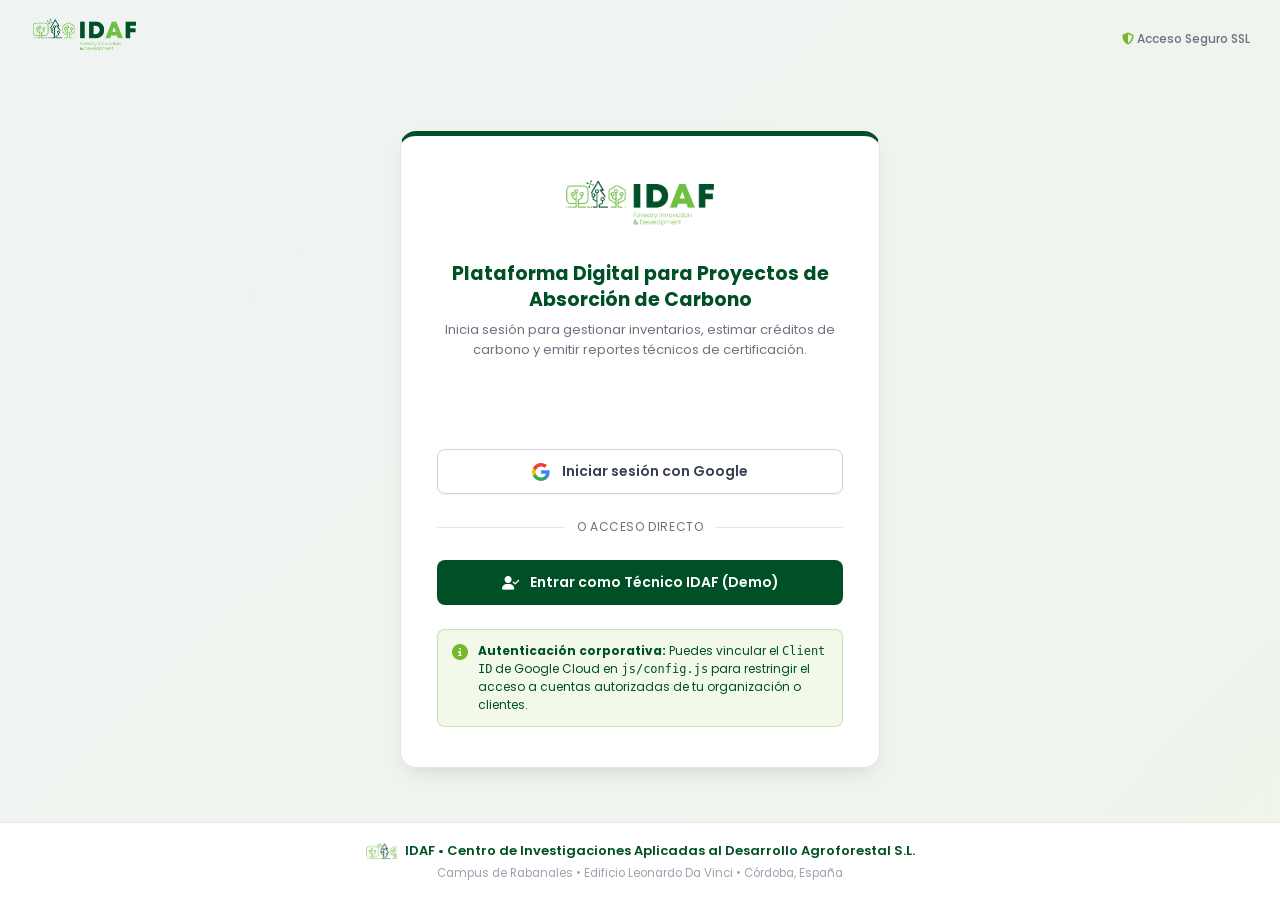
==== Codigo_app/login.html @ 3af9213b "feat: Plataforma Digital de Absorcion de Carbono (IDAF) con auditoria integral y correcciones aplica" ====
<!DOCTYPE html>
<html lang="es">
<head>
  <meta charset="UTF-8">
  <meta name="viewport" content="width=device-width, initial-scale=1.0">
  <title>Iniciar Sesión | Plataforma Digital para Proyectos de Absorción de Carbono - IDAF</title>

  <!-- Favicon corporativo IDAF -->
  <link rel="icon" type="image/png" href="assets/logo_idaf_isotipo.png">

  <!-- Tipografía Corporativa Oficial: Poppins -->
  <link rel="preconnect" href="https://fonts.googleapis.com">
  <link rel="preconnect" href="https://fonts.gstatic.com" crossorigin>
  <link href="https://fonts.googleapis.com/css2?family=Poppins:ital,wght@0,300;0,400;0,500;0,600;0,700;0,800;1,400&display=swap" rel="stylesheet">

  <!-- Font Awesome 6 Icons -->
  <link rel="stylesheet" href="https://cdnjs.cloudflare.com/ajax/libs/font-awesome/6.4.0/css/all.min.css"/>

  <!-- Google Identity Services (GIS) SDK Oficial -->
  <script src="https://accounts.google.com/gsi/client" async defer></script>

  <!-- Hoja de estilos -->
  <link rel="stylesheet" href="css/styles.css">

  <style>
    .login-wrapper {
      min-height: 100vh;
      display: flex;
      flex-direction: column;
      justify-content: space-between;
      background: linear-gradient(135deg, rgba(0, 80, 39, 0.04) 0%, rgba(118, 183, 43, 0.08) 100%), #f9fafb;
    }

    .login-container {
      flex: 1;
      display: flex;
      align-items: center;
      justify-content: center;
      padding: 30px 20px;
    }

    .login-card {
      background-color: #ffffff;
      border: 1px solid var(--slate-200);
      border-top: 5px solid var(--idaf-dark-green);
      border-radius: 16px;
      max-width: 480px;
      width: 100%;
      padding: 40px 36px;
      box-shadow: 0 10px 25px -5px rgba(0, 0, 0, 0.08), 0 8px 10px -6px rgba(0, 0, 0, 0.04);
      text-align: center;
      position: relative;
    }

    .login-logo {
      height: 54px;
      width: auto;
      margin-bottom: 24px;
      object-fit: contain;
    }

    .login-title {
      font-size: 19px;
      font-weight: 700;
      color: var(--idaf-dark-green);
      line-height: 1.35;
      margin-bottom: 8px;
    }

    .login-subtitle {
      font-size: 13px;
      color: var(--slate-500);
      margin-bottom: 30px;
    }

    .login-divider {
      display: flex;
      align-items: center;
      margin: 24px 0;
      color: var(--slate-500);
      font-size: 12px;
      text-transform: uppercase;
      letter-spacing: 0.05em;
    }

    .login-divider::before, .login-divider::after {
      content: '';
      flex: 1;
      border-bottom: 1px solid var(--slate-200);
    }

    .login-divider span {
      padding: 0 12px;
    }

    .google-btn-wrapper {
      display: flex;
      justify-content: center;
      min-height: 44px;
      margin-bottom: 16px;
    }

    .btn-google-custom {
      display: inline-flex;
      align-items: center;
      justify-content: center;
      gap: 12px;
      width: 100%;
      padding: 11px 18px;
      background-color: #ffffff;
      color: #374151;
      border: 1px solid #d1d5db;
      border-radius: 8px;
      font-size: 14px;
      font-weight: 600;
      font-family: 'Poppins', sans-serif;
      cursor: pointer;
      transition: all 0.2s ease;
      box-shadow: 0 1px 2px rgba(0, 0, 0, 0.05);
    }

    .btn-google-custom:hover {
      background-color: #f9fafb;
      border-color: #9ca3af;
      box-shadow: 0 2px 4px rgba(0, 0, 0, 0.08);
    }

    .btn-demo {
      display: inline-flex;
      align-items: center;
      justify-content: center;
      gap: 10px;
      width: 100%;
      padding: 12px 18px;
      background-color: var(--idaf-dark-green);
      color: white;
      border: none;
      border-radius: 8px;
      font-size: 14px;
      font-weight: 600;
      font-family: 'Poppins', sans-serif;
      cursor: pointer;
      transition: all 0.2s ease;
    }

    .btn-demo:hover {
      background-color: var(--idaf-dark-hover);
      box-shadow: 0 4px 10px rgba(0, 80, 39, 0.25);
    }

    .login-info-box {
      background-color: var(--idaf-light-light);
      border: 1px solid rgba(118, 183, 43, 0.35);
      border-radius: 8px;
      padding: 12px 14px;
      margin-top: 24px;
      font-size: 12px;
      color: var(--idaf-dark-green);
      text-align: left;
      display: flex;
      gap: 10px;
      align-items: flex-start;
    }

    .login-info-box i {
      font-size: 16px;
      margin-top: 2px;
      color: var(--idaf-light-green);
    }
  </style>
</head>
<body>

  <div class="login-wrapper">

    <!-- BARRA SUPERIOR MÍNIMA -->
    <header style="padding: 16px 30px; display: flex; justify-content: space-between; align-items: center;">
      <a href="https://www.idaf.es" target="_blank" title="IDAF">
        <img src="assets/logo_idaf_horizontal.png" alt="IDAF" style="height: 38px; width: auto;">
      </a>
      <span style="font-size: 12px; color: var(--slate-500); font-weight: 500;">
        <i class="fa-solid fa-shield-halved" style="color: var(--idaf-light-green);"></i> Acceso Seguro SSL
      </span>
    </header>

    <!-- TARJETA DE LOGIN -->
    <main class="login-container">
      <div class="login-card">
        
        <!-- LOGOTIPO IDAF -->
        <img src="assets/logo_idaf_horizontal.png" alt="IDAF Agroforestal" class="login-logo">

        <h1 class="login-title">Plataforma Digital para Proyectos de Absorción de Carbono</h1>
        <p class="login-subtitle">Inicia sesión para gestionar inventarios, estimar créditos de carbono y emitir reportes técnicos de certificación.</p>

        <!-- BOTÓN OFICIAL DE GOOGLE IDENTITY SERVICES -->
        <div id="google-signin-container" class="google-btn-wrapper"></div>

        <!-- BOTÓN GOOGLE INTERACTIVO CON DETECCIÓN DE CLIENT ID -->
        <button id="btn-google-login" class="btn-google-custom" type="button">
          <svg width="18" height="18" viewBox="0 0 18 18">
            <path fill="#4285F4" d="M17.64 9.2c0-.637-.057-1.251-.164-1.84H9v3.481h4.844c-.209 1.125-.843 2.078-1.796 2.717v2.258h2.908c1.702-1.567 2.684-3.874 2.684-6.616z"/>
            <path fill="#34A853" d="M9 18c2.43 0 4.467-.806 5.956-2.184l-2.908-2.258c-.806.54-1.837.86-3.048.86-2.344 0-4.328-1.584-5.036-3.711H.957v2.332C2.438 15.983 5.482 18 9 18z"/>
            <path fill="#FBBC05" d="M3.964 10.707c-.18-.54-.282-1.117-.282-1.707s.102-1.167.282-1.707V4.961H.957C.347 6.175 0 7.55 0 9s.347 2.825.957 4.039l3.007-2.332z"/>
            <path fill="#EA4335" d="M9 3.58c1.321 0 2.508.454 3.44 1.345l2.582-2.58C13.463.891 11.426 0 9 0 5.482 0 2.438 2.017.957 4.961L3.964 7.293C4.672 5.166 6.656 3.58 9 3.58z"/>
          </svg>
          <span>Iniciar sesión con Google</span>
        </button>

        <div class="login-divider">
          <span>O acceso directo</span>
        </div>

        <!-- ACCESO RÁPIDO / DEMO TÉCNICO -->
        <button id="btn-demo-login" class="btn-demo" type="button">
          <i class="fa-solid fa-user-check"></i>
          <span>Entrar como Técnico IDAF (Demo)</span>
        </button>

        <!-- AVISO TÉCNICO -->
        <div class="login-info-box">
          <i class="fa-solid fa-circle-info"></i>
          <div>
            <strong>Autenticación corporativa:</strong> Puedes vincular el <code>Client ID</code> de Google Cloud en <code>js/config.js</code> para restringir el acceso a cuentas autorizadas de tu organización o clientes.
          </div>
        </div>

      </div>
    </main>

    <!-- PIE DE PÁGINA CORPORATIVO -->
    <footer class="app-footer">
      <div style="display: flex; justify-content: center; align-items: center; gap: 8px; margin-bottom: 4px;">
        <img src="assets/logo_idaf_isotipo.png" alt="IDAF" style="height: 18px; width: auto;">
        <strong><a href="https://www.idaf.es" target="_blank">IDAF • Centro de Investigaciones Aplicadas al Desarrollo Agroforestal S.L.</a></strong>
      </div>
      <p style="font-size: 11.5px; color: #9ca3af;">Campus de Rabanales • Edificio Leonardo Da Vinci • Córdoba, España</p>
    </footer>

  </div>

  <!-- Script de Autenticación -->
  <script type="module">
    import { AuthManager } from './js/core/auth.js';
    import { CONFIG } from './js/config.js';

    // Si ya está autenticado, redirigir directamente al panel
    if (AuthManager.isAuthenticated()) {
      window.location.href = 'index.html';
    }

    // Inicializar Google Sign-In SDK
    AuthManager.initGoogleSignIn('google-signin-container');

    // Botón de login con Google manual
    const btnGoogle = document.getElementById('btn-google-login');
    if (btnGoogle) {
      btnGoogle.addEventListener('click', () => {
        const isPlaceholder = CONFIG.AUTH.GOOGLE_CLIENT_ID.includes("YOUR_GOOGLE_CLIENT_ID");
        if (isPlaceholder) {
          // Si aún no ha configurado el Client ID real de Google Cloud, ofrecer iniciar con demo
          const proceder = confirm(
            "El ID de cliente de Google aún está en modo plantilla (YOUR_GOOGLE_CLIENT_ID).\n\n" +
            "¿Deseas ingresar en modo técnico/demostración para probar la plataforma de inmediato?"
          );
          if (proceder) {
            AuthManager.loginDemo();
          }
        } else {
          /* global google */
          if (typeof google !== 'undefined' && google.accounts && google.accounts.id) {
            google.accounts.id.prompt();
          } else {
            alert("El servicio de Google no se encuentra disponible temporalmente.");
          }
        }
      });
    }

    // Botón de acceso demo técnico
    const btnDemo = document.getElementById('btn-demo-login');
    if (btnDemo) {
      btnDemo.addEventListener('click', () => {
        AuthManager.loginDemo();
      });
    }
  </script>

</body>
</html>
---- Codigo_app/css/styles.css ----
/* ==========================================================================
   IDAF - CENTRO DE INVESTIGACIONES APLICADAS AL DESARROLLO AGROFORESTAL
   Calculadora CO2RK - Estilos con Identidad Corporativa Oficial IDAF
   ========================================================================== */

/* Tipografía Corporativa Oficial: Poppins */
@import url('https://fonts.googleapis.com/css2?family=Poppins:ital,wght@0,300;0,400;0,500;0,600;0,700;0,800;1,400&display=swap');

:root {
  /* Colores Corporativos IDAF (Manual de Identidad Oficial) */
  --idaf-dark-green: #005027;       /* Pantone 357 C - RGB: 0, 80, 39 */
  --idaf-light-green: #76B72B;      /* Pantone 368 C - RGB: 118, 183, 43 */
  --idaf-dark-hover: #003b1d;
  --idaf-light-hover: #629c22;
  --idaf-dark-light: #e6f0ea;       /* Tinte suave de verde oscuro */
  --idaf-light-light: #f2f9eb;      /* Tinte suave de verde claro */

  /* Aliases de diseño */
  --primary: var(--idaf-dark-green);
  --primary-hover: var(--idaf-dark-hover);
  --primary-light: var(--idaf-dark-light);
  --accent: var(--idaf-light-green);
  --accent-hover: var(--idaf-light-hover);
  --accent-light: var(--idaf-light-light);

  --secondary: #1e3a5f;            /* Azul técnico complementario */
  --secondary-hover: #152943;
  --secondary-light: #e9f0f8;

  --dark: #111827;
  --slate-700: #374151;
  --slate-500: #6b7280;
  --slate-300: #d1d5db;
  --slate-200: #e5e7eb;
  --slate-100: #f3f4f6;
  --bg-page: #f9fafb;
  --card-bg: #ffffff;
  
  --danger: #dc2626;
  --danger-light: #fee2e2;
  --warning: #d97706;
  --warning-light: #fef3c7;

  --radius-lg: 12px;
  --radius-md: 8px;
  --shadow-sm: 0 1px 3px 0 rgb(0 0 0 / 0.07);
  --shadow: 0 4px 6px -1px rgb(0 0 0 / 0.08), 0 2px 4px -2px rgb(0 0 0 / 0.06);
  --shadow-md: 0 10px 15px -3px rgb(0 0 0 / 0.08), 0 4px 6px -4px rgb(0 0 0 / 0.05);
}

* {
  box-sizing: border-box;
  margin: 0;
  padding: 0;
}

body {
  font-family: 'Poppins', -apple-system, BlinkMacSystemFont, "Segoe UI", Roboto, Helvetica, Arial, sans-serif;
  background-color: var(--bg-page);
  color: var(--dark);
  line-height: 1.5;
  -webkit-font-smoothing: antialiased;
}

/* --- HEADER SUPERIOR --- */
.app-header {
  background-color: var(--card-bg);
  border-bottom: 2px solid var(--idaf-light-green);
  padding: 12px 28px;
  display: flex;
  justify-content: space-between;
  align-items: center;
  position: sticky;
  top: 0;
  z-index: 100;
  box-shadow: var(--shadow-sm);
}

.brand-section {
  display: flex;
  align-items: center;
  gap: 16px;
}

.brand-logo-img {
  height: 48px;
  width: auto;
  object-fit: contain;
  transition: transform 0.2s ease;
}

.brand-logo-img:hover {
  transform: scale(1.02);
}

.brand-divider {
  width: 1.5px;
  height: 38px;
  background-color: var(--slate-200);
}

.brand-info h1 {
  font-size: 16px;
  font-weight: 700;
  color: var(--idaf-dark-green);
  display: flex;
  flex-wrap: wrap;
  align-items: center;
  gap: 8px;
  letter-spacing: -0.01em;
  line-height: 1.3;
}

.brand-info h1 span.badge {
  font-size: 10.5px;
  font-weight: 600;
  background-color: var(--idaf-light-light);
  color: var(--idaf-dark-green);
  border: 1px solid var(--idaf-light-green);
  padding: 2px 9px;
  border-radius: 9999px;
  text-transform: uppercase;
}

.brand-info p {
  font-size: 12.5px;
  color: var(--slate-500);
  font-weight: 400;
}

.header-actions {
  display: flex;
  align-items: center;
  gap: 10px;
}

/* --- WIDGET DE USUARIO EN CABECERA --- */
.user-profile-pill {
  display: flex;
  align-items: center;
  gap: 10px;
  background-color: var(--slate-100);
  border: 1px solid var(--slate-200);
  padding: 5px 12px;
  border-radius: 9999px;
  margin-left: 6px;
}

.user-avatar-img {
  width: 30px;
  height: 30px;
  border-radius: 50%;
  object-fit: cover;
  border: 1.5px solid var(--idaf-light-green);
  background-color: white;
}

.user-info-text {
  display: flex;
  flex-direction: column;
  text-align: left;
  line-height: 1.2;
}

.user-display-name {
  font-size: 12.5px;
  font-weight: 600;
  color: var(--idaf-dark-green);
  max-width: 140px;
  white-space: nowrap;
  overflow: hidden;
  text-overflow: ellipsis;
}

.user-display-email {
  font-size: 10.5px;
  color: var(--slate-500);
  max-width: 140px;
  white-space: nowrap;
  overflow: hidden;
  text-overflow: ellipsis;
}

.btn-logout {
  background: transparent;
  border: none;
  color: var(--slate-500);
  cursor: pointer;
  padding: 5px;
  font-size: 14px;
  border-radius: 50%;
  display: flex;
  align-items: center;
  justify-content: center;
  transition: all 0.15s ease;
}

.btn-logout:hover {
  color: var(--danger);
  background-color: var(--danger-light);
}

/* --- BOTONES --- */
.btn {
  display: inline-flex;
  align-items: center;
  gap: 8px;
  padding: 9px 18px;
  font-size: 13.5px;
  font-family: 'Poppins', sans-serif;
  font-weight: 600;
  border-radius: var(--radius-md);
  cursor: pointer;
  border: 1px solid transparent;
  transition: all 0.18s ease-in-out;
  text-decoration: none;
}

.btn-primary {
  background-color: var(--idaf-dark-green);
  color: white;
}
.btn-primary:hover {
  background-color: var(--idaf-dark-hover);
  box-shadow: 0 2px 6px rgba(0, 80, 39, 0.25);
}

.btn-accent {
  background-color: var(--idaf-light-green);
  color: white;
}
.btn-accent:hover {
  background-color: var(--idaf-light-hover);
  box-shadow: 0 2px 6px rgba(118, 183, 43, 0.3);
}

.btn-secondary {
  background-color: white;
  border-color: var(--slate-300);
  color: var(--slate-700);
}
.btn-secondary:hover {
  background-color: var(--slate-100);
  border-color: var(--slate-500);
}

.btn-outline-idaf {
  background-color: transparent;
  border-color: var(--idaf-dark-green);
  color: var(--idaf-dark-green);
}
.btn-outline-idaf:hover {
  background-color: var(--idaf-dark-light);
}

/* --- STEPPER BAR (FLUJO DE 3 PASOS) --- */
.stepper-nav {
  display: flex;
  background-color: white;
  border-bottom: 1px solid var(--slate-200);
  padding: 14px 28px;
  justify-content: center;
  align-items: center;
  gap: 20px;
}

.step-item {
  display: flex;
  align-items: center;
  gap: 10px;
  cursor: pointer;
  opacity: 0.55;
  transition: all 0.2s ease;
  user-select: none;
}

.step-item.active {
  opacity: 1;
}

.step-item.completed {
  opacity: 0.9;
}

.step-number {
  width: 32px;
  height: 32px;
  border-radius: 50%;
  background-color: var(--slate-200);
  color: var(--slate-700);
  display: flex;
  align-items: center;
  justify-content: center;
  font-weight: 700;
  font-size: 13.5px;
  transition: all 0.2s ease;
}

.step-item.active .step-number {
  background-color: var(--idaf-dark-green);
  color: white;
  box-shadow: 0 0 0 4px rgba(0, 80, 39, 0.15);
}

.step-item.completed .step-number {
  background-color: var(--idaf-light-green);
  color: white;
}

.step-label {
  display: flex;
  flex-direction: column;
}

.step-title {
  font-size: 13.5px;
  font-weight: 600;
  color: var(--dark);
}

.step-desc {
  font-size: 11px;
  color: var(--slate-500);
}

.step-divider {
  width: 40px;
  height: 2px;
  background-color: var(--slate-200);
}

.step-divider.active {
  background-color: var(--idaf-light-green);
}

/* --- SECCIONES DEL ASISTENTE (WIZARD) --- */
.wizard-step {
  display: none;
}

.wizard-step.active {
  display: block;
}

.step-content-card {
  background-color: white;
  border: 1px solid var(--slate-200);
  border-radius: var(--radius-lg);
  padding: 28px;
  box-shadow: var(--shadow-sm);
  margin-bottom: 24px;
}

.step-header {
  margin-bottom: 24px;
  border-bottom: 1px solid var(--slate-200);
  padding-bottom: 16px;
}

.step-header h2 {
  font-size: 18px;
  font-weight: 700;
  color: var(--idaf-dark-green);
  display: flex;
  align-items: center;
  gap: 10px;
}

.step-header p {
  font-size: 13px;
  color: var(--slate-500);
  margin-top: 4px;
}

.form-grid-3 {
  display: grid;
  grid-template-columns: repeat(auto-fit, minmax(240px, 1fr));
  gap: 18px;
}

.form-grid-2 {
  display: grid;
  grid-template-columns: repeat(auto-fit, minmax(320px, 1fr));
  gap: 18px;
}

/* --- VISOR DE MAPA KML --- */
.map-container {
  height: 360px;
  width: 100%;
  border-radius: var(--radius-md);
  border: 2px solid var(--idaf-light-green);
  overflow: hidden;
  box-shadow: var(--shadow-sm);
  margin-top: 14px;
}

.wizard-actions {
  display: flex;
  justify-content: space-between;
  align-items: center;
  margin-top: 24px;
  padding-top: 18px;
  border-top: 1px solid var(--slate-200);
}

/* Ficha de resumen de proyecto en pasos 2 y 3 */
.project-summary-badge {
  background-color: var(--idaf-light-light);
  border: 1px solid rgba(118, 183, 43, 0.4);
  border-radius: var(--radius-md);
  padding: 14px 18px;
  margin-bottom: 20px;
  display: flex;
  flex-wrap: wrap;
  gap: 18px;
  align-items: center;
}

.project-summary-item {
  display: flex;
  flex-direction: column;
}

.project-summary-item span.label {
  font-size: 11px;
  text-transform: uppercase;
  color: var(--slate-500);
  font-weight: 600;
}

.project-summary-item span.val {
  font-size: 13.5px;
  font-weight: 700;
  color: var(--idaf-dark-green);
}

/* --- CONTENEDOR PRINCIPAL --- */
.app-layout {
  display: flex;
  min-height: calc(100vh - 135px);
}

/* --- SIDEBAR LATERAL DE CONTROLES --- */
.sidebar {
  width: 390px;
  min-width: 390px;
  background-color: var(--card-bg);
  border-right: 1px solid var(--slate-200);
  padding: 22px;
  overflow-y: auto;
  max-height: calc(100vh - 75px);
  position: sticky;
  top: 75px;
}

.sidebar-title {
  font-size: 13px;
  font-weight: 700;
  text-transform: uppercase;
  letter-spacing: 0.06em;
  color: var(--idaf-dark-green);
  margin-bottom: 14px;
  display: flex;
  align-items: center;
  justify-content: space-between;
  border-left: 3px solid var(--idaf-light-green);
  padding-left: 8px;
}

.mode-toggle-container {
  display: flex;
  background-color: var(--slate-100);
  border-radius: var(--radius-md);
  padding: 4px;
  margin-bottom: 22px;
  border: 1px solid var(--slate-200);
}

.mode-toggle-btn {
  flex: 1;
  text-align: center;
  padding: 9px 12px;
  font-size: 13px;
  font-family: 'Poppins', sans-serif;
  font-weight: 600;
  border-radius: 6px;
  cursor: pointer;
  border: none;
  background: transparent;
  color: var(--slate-500);
  transition: all 0.2s ease;
}

.mode-toggle-btn.active {
  background-color: white;
  color: var(--idaf-dark-green);
  box-shadow: var(--shadow-sm);
  font-weight: 700;
}

.form-group {
  margin-bottom: 16px;
}

.form-group label {
  display: flex;
  align-items: center;
  justify-content: space-between;
  font-size: 13px;
  font-weight: 600;
  color: var(--slate-700);
  margin-bottom: 6px;
}

.form-group label .help-icon {
  color: var(--slate-500);
  cursor: pointer;
  font-size: 13px;
}
.form-group label .help-icon:hover {
  color: var(--idaf-light-green);
}

.form-control {
  width: 100%;
  padding: 9px 12px;
  font-size: 13.5px;
  font-family: 'Poppins', sans-serif;
  border: 1px solid var(--slate-300);
  border-radius: var(--radius-md);
  background-color: white;
  color: var(--dark);
  transition: border-color 0.15s ease, box-shadow 0.15s ease;
}

.form-control:focus {
  outline: none;
  border-color: var(--idaf-light-green);
  box-shadow: 0 0 0 3px rgba(118, 183, 43, 0.2);
}

.input-row {
  display: flex;
  gap: 12px;
}

.input-row .form-group {
  flex: 1;
}

.card-divider {
  height: 1px;
  background-color: var(--slate-200);
  margin: 22px 0;
}

/* --- CONTENIDO PRINCIPAL --- */
.main-content {
  flex: 1;
  padding: 26px 30px;
  overflow-x: hidden;
}

/* --- BANNER DE CARGA DE ARCHIVOS / DROPZONE --- */
.dropzone {
  border: 2px dashed #9ca3af;
  background-color: white;
  border-radius: var(--radius-lg);
  padding: 30px 22px;
  text-align: center;
  cursor: pointer;
  transition: all 0.2s ease;
  margin-bottom: 24px;
}

.dropzone:hover, .dropzone.dragover {
  border-color: var(--idaf-light-green);
  background-color: var(--idaf-light-light);
}

.dropzone-icon {
  font-size: 38px;
  color: var(--idaf-dark-green);
  margin-bottom: 10px;
}

.dropzone h3 {
  font-size: 16px;
  font-weight: 600;
  color: var(--dark);
  margin-bottom: 4px;
}

.dropzone p {
  font-size: 13px;
  color: var(--slate-500);
}

.dropzone-badge {
  display: inline-block;
  margin-top: 10px;
  padding: 4px 12px;
  background-color: var(--idaf-dark-light);
  border-radius: 9999px;
  font-size: 12px;
  font-weight: 500;
  color: var(--idaf-dark-green);
}

/* --- TARJETAS KPI --- */
.kpi-grid {
  display: grid;
  grid-template-columns: repeat(auto-fit, minmax(215px, 1fr));
  gap: 16px;
  margin-bottom: 24px;
}

.kpi-card {
  background-color: var(--card-bg);
  border: 1px solid var(--slate-200);
  border-radius: var(--radius-lg);
  padding: 18px;
  box-shadow: var(--shadow-sm);
  display: flex;
  flex-direction: column;
  justify-content: space-between;
  border-top: 4px solid var(--slate-200);
  transition: transform 0.15s ease;
}

.kpi-card:hover {
  transform: translateY(-2px);
  box-shadow: var(--shadow);
}

.kpi-card.highlight-green {
  border-top-color: var(--idaf-dark-green);
}

.kpi-card.highlight-accent {
  border-top-color: var(--idaf-light-green);
}

.kpi-card.highlight-secondary {
  border-top-color: var(--secondary);
}

.kpi-card.highlight-amber {
  border-top-color: var(--warning);
}

.kpi-header {
  font-size: 12px;
  font-weight: 700;
  color: var(--slate-500);
  text-transform: uppercase;
  letter-spacing: 0.04em;
  margin-bottom: 8px;
}

.kpi-value {
  font-size: 25px;
  font-weight: 800;
  color: var(--dark);
  line-height: 1.1;
  margin-bottom: 6px;
}

.kpi-footer {
  font-size: 12px;
  color: var(--slate-500);
}

/* --- CONTENEDORES DE GRÁFICOS --- */
.charts-grid {
  display: grid;
  grid-template-columns: repeat(auto-fit, minmax(460px, 1fr));
  gap: 20px;
  margin-bottom: 24px;
}

.chart-card {
  background-color: var(--card-bg);
  border: 1px solid var(--slate-200);
  border-radius: var(--radius-lg);
  padding: 22px;
  box-shadow: var(--shadow-sm);
}

.chart-card h3 {
  font-size: 15px;
  font-weight: 700;
  color: var(--idaf-dark-green);
  margin-bottom: 4px;
}

.chart-card p.subtitle {
  font-size: 12.5px;
  color: var(--slate-500);
  margin-bottom: 16px;
}

.chart-canvas-wrapper {
  position: relative;
  height: 290px;
  width: 100%;
}

/* --- TABLA DE DATOS DETALLADOS --- */
.data-card {
  background-color: var(--card-bg);
  border: 1px solid var(--slate-200);
  border-radius: var(--radius-lg);
  padding: 22px;
  box-shadow: var(--shadow-sm);
  margin-bottom: 24px;
}

.data-card-header {
  display: flex;
  justify-content: space-between;
  align-items: center;
  margin-bottom: 16px;
}

.data-card-header h3 {
  font-size: 16px;
  font-weight: 700;
  color: var(--idaf-dark-green);
}

.table-responsive {
  width: 100%;
  overflow-x: auto;
  border: 1px solid var(--slate-200);
  border-radius: var(--radius-md);
}

.app-table {
  width: 100%;
  border-collapse: collapse;
  font-size: 13px;
  text-align: left;
}

.app-table th {
  background-color: var(--slate-100);
  color: var(--slate-700);
  font-weight: 600;
  padding: 11px 14px;
  border-bottom: 2px solid var(--slate-200);
  white-space: nowrap;
}

.app-table td {
  padding: 10px 14px;
  border-bottom: 1px solid var(--slate-200);
  color: var(--dark);
}

.app-table tr:hover td {
  background-color: var(--idaf-light-light);
}

/* --- BADGES Y ALERTAS --- */
.alert-box {
  padding: 13px 18px;
  border-radius: var(--radius-md);
  margin-bottom: 18px;
  font-size: 13.5px;
  display: flex;
  align-items: flex-start;
  gap: 12px;
}

.alert-info {
  background-color: var(--secondary-light);
  border-left: 4px solid var(--secondary);
  color: var(--secondary);
}

.alert-warning {
  background-color: var(--warning-light);
  border-left: 4px solid var(--warning);
  color: #92400e;
}

.alert-success {
  background-color: var(--idaf-light-light);
  border-left: 4px solid var(--idaf-light-green);
  color: var(--idaf-dark-green);
}

/* --- MODAL DE AYUDA Y METODOLOGÍA --- */
.modal-overlay {
  display: none;
  position: fixed;
  inset: 0;
  background-color: rgba(0, 80, 39, 0.4);
  backdrop-filter: blur(3px);
  z-index: 1000;
  align-items: center;
  justify-content: center;
  padding: 20px;
}

.modal-overlay.active {
  display: flex;
}

.modal-content {
  background-color: white;
  border-radius: var(--radius-lg);
  max-width: 740px;
  width: 100%;
  max-height: 85vh;
  overflow-y: auto;
  padding: 30px;
  box-shadow: var(--shadow-md);
  border-top: 5px solid var(--idaf-dark-green);
}

.modal-header {
  display: flex;
  justify-content: space-between;
  align-items: center;
  margin-bottom: 18px;
  border-bottom: 1px solid var(--slate-200);
  padding-bottom: 12px;
}

.modal-header h2 {
  font-size: 19px;
  font-weight: 700;
  color: var(--idaf-dark-green);
}

.modal-close {
  background: transparent;
  border: none;
  font-size: 24px;
  cursor: pointer;
  color: var(--slate-500);
  transition: color 0.15s ease;
}
.modal-close:hover {
  color: var(--idaf-dark-green);
}

.modal-body {
  font-size: 14px;
  color: var(--slate-700);
}

.modal-body h4 {
  color: var(--idaf-dark-green);
  margin: 18px 0 6px 0;
  font-size: 15px;
  font-weight: 600;
}

.modal-body ul {
  padding-left: 20px;
  margin-bottom: 12px;
}

.modal-body li {
  margin-bottom: 6px;
}

/* --- FOOTER --- */
.app-footer {
  background-color: var(--card-bg);
  border-top: 1px solid var(--slate-200);
  padding: 18px 28px;
  text-align: center;
  font-size: 13px;
  color: var(--slate-500);
}

.app-footer a {
  color: var(--idaf-dark-green);
  text-decoration: none;
  font-weight: 600;
}

.app-footer a:hover {
  color: var(--idaf-light-green);
  text-decoration: underline;
}

/* --- ESTILOS DE IMPRESIÓN / EXPORTACIÓN PDF --- */
@media print {
  body {
    background-color: white !important;
    font-size: 11pt !important;
    color: #111827 !important;
  }
  
  /* Mostrar cabecera corporativa con logo IDAF y ocultar botones de acción */
  .app-header {
    position: static !important;
    display: flex !important;
    border-bottom: 2px solid var(--idaf-dark-green) !important;
    padding: 8px 0 14px 0 !important;
    margin-bottom: 16px !important;
    box-shadow: none !important;
  }
  .header-actions,
  .stepper-nav,
  .wizard-actions,
  .dropzone,
  .data-card-header .btn,
  .mode-toggle-container,
  .modal-overlay,
  .btn,
  #user-profile-header {
    display: none !important;
  }

  .main-content {
    padding: 0 !important;
    max-width: 100% !important;
  }

  .project-summary-badge {
    background: #f7faf5 !important;
    border: 1px solid var(--idaf-light-green) !important;
    break-inside: avoid;
    margin-bottom: 18px !important;
  }

  .chart-card, .kpi-card, .data-card {
    box-shadow: none !important;
    border: 1px solid #d1d5db !important;
    break-inside: avoid;
    margin-bottom: 16px !important;
  }

  .kpi-grid {
    grid-template-columns: repeat(5, 1fr) !important;
    gap: 8px !important;
    margin-bottom: 16px !important;
  }

  .kpi-card {
    padding: 10px !important;
  }

  .kpi-value {
    font-size: 15pt !important;
  }

  .charts-grid {
    grid-template-columns: 1fr 1fr !important;
    gap: 14px !important;
  }

  .chart-canvas-wrapper {
    height: 220px !important;
  }

  .table-responsive {
    max-height: none !important;
    overflow: visible !important;
  }

  .app-table th, .app-table td {
    padding: 6px 8px !important;
    font-size: 9pt !important;
  }

  .app-footer {
    border-top: 1px solid #ccc !important;
    margin-top: 20px !important;
    padding: 10px 0 !important;
    font-size: 9pt !important;
  }
}

/* --- RESPONSIVIDAD --- */
@media (max-width: 992px) {
  .app-layout {
    flex-direction: column;
  }
  .sidebar {
    width: 100%;
    min-width: 100%;
    position: static;
    max-height: none;
  }
  .charts-grid {
    grid-template-columns: 1fr;
  }
  .brand-section {
    flex-direction: column;
    align-items: flex-start;
    gap: 8px;
  }
  .brand-divider {
    display: none;
  }
}
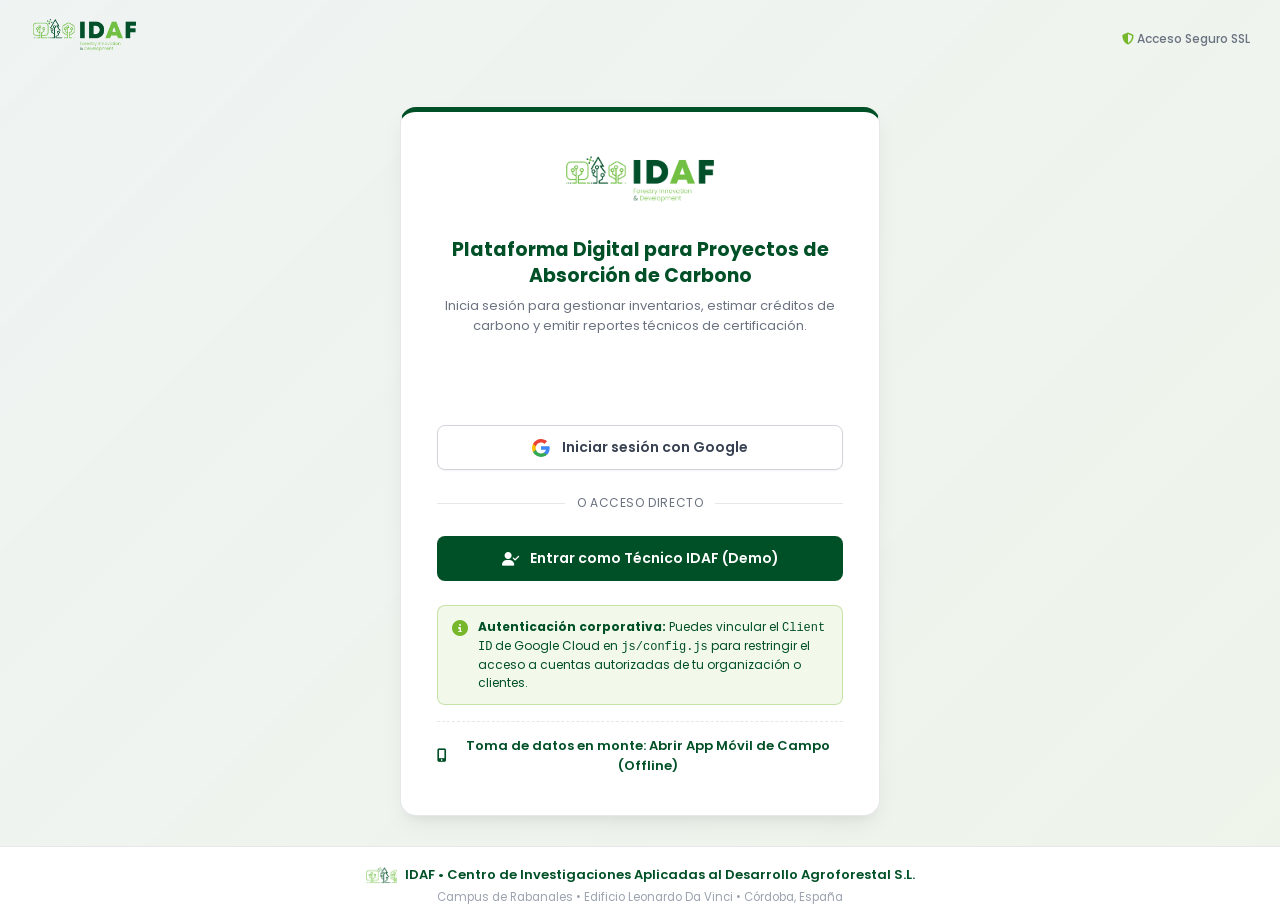
==== commit 0cadb21a: "feat: PWA Móvil Offline de Campo (IDAF Campo) e integración completa de proyecto y matorral" ====
--- a/Codigo_app/login.html
+++ b/Codigo_app/login.html
@@ -223,6 +223,14 @@
           <div>
             <strong>Autenticación corporativa:</strong> Puedes vincular el <code>Client ID</code> de Google Cloud en <code>js/config.js</code> para restringir el acceso a cuentas autorizadas de tu organización o clientes.
           </div>
+        </div>
+
+        <!-- ACCESO RÁPIDO A APP DE CAMPO -->
+        <div style="margin-top: 16px; padding-top: 14px; border-top: 1px dashed var(--slate-200); text-align: center;">
+          <a href="field.html" style="font-size: 13px; color: var(--idaf-dark-green); text-decoration: none; font-weight: 600; display: inline-flex; align-items: center; gap: 6px;">
+            <i class="fa-solid fa-mobile-screen-button" style="color: var(--idaf-accent-green);"></i>
+            <span>Toma de datos en monte: Abrir App Móvil de Campo (Offline)</span>
+          </a>
         </div>
 
       </div>
